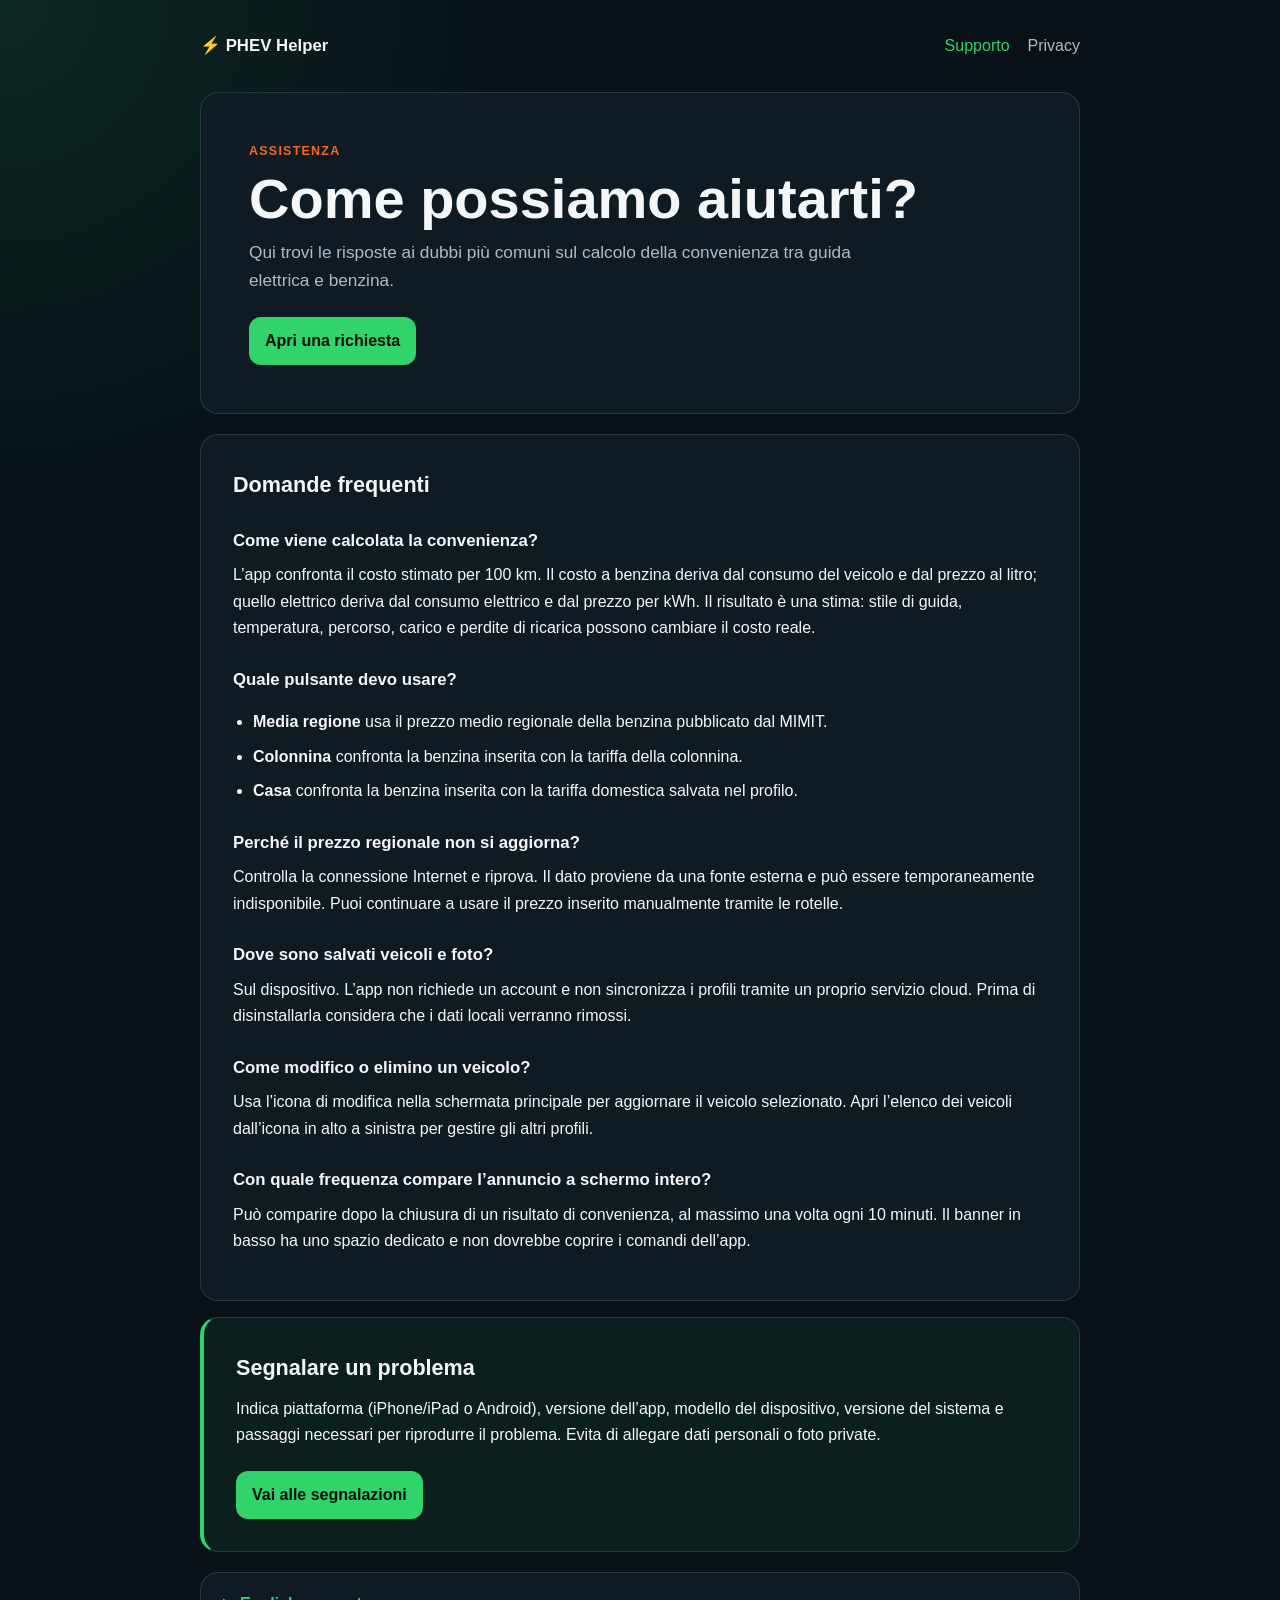
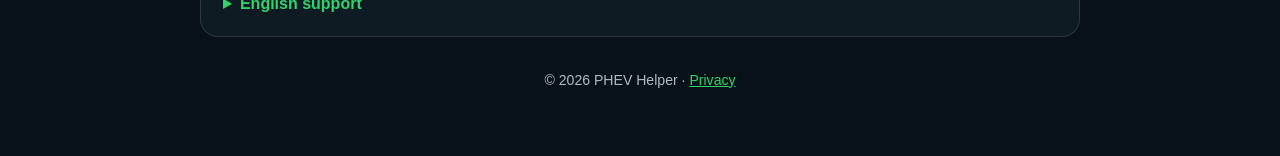
==== support.html @ ddfc056b "First files" ====
<!doctype html>
<html lang="it">
<head>
  <meta charset="utf-8">
  <meta name="viewport" content="width=device-width, initial-scale=1">
  <meta name="description" content="Supporto e domande frequenti per PHEV Helper.">
  <title>Supporto — PHEV Helper</title>
  <link rel="stylesheet" href="styles.css">
</head>
<body>
  <main class="shell">
    <header>
      <a class="brand" href="support.html">⚡ PHEV Helper</a>
      <nav aria-label="Navigazione principale">
        <a href="support.html" aria-current="page">Supporto</a>
        <a href="privacy.html">Privacy</a>
      </nav>
    </header>

    <section class="hero">
      <p class="eyebrow">Assistenza</p>
      <h1>Come possiamo aiutarti?</h1>
      <p class="lead">Qui trovi le risposte ai dubbi più comuni sul calcolo della convenienza tra guida elettrica e benzina.</p>
      <a class="button" href="https://github.com/francescozeppilli/PHEVHelper/issues/new" rel="external">Apri una richiesta</a>
    </section>

    <section class="card">
      <h2>Domande frequenti</h2>

      <h3>Come viene calcolata la convenienza?</h3>
      <p>L’app confronta il costo stimato per 100 km. Il costo a benzina deriva dal consumo del veicolo e dal prezzo al litro; quello elettrico deriva dal consumo elettrico e dal prezzo per kWh. Il risultato è una stima: stile di guida, temperatura, percorso, carico e perdite di ricarica possono cambiare il costo reale.</p>

      <h3>Quale pulsante devo usare?</h3>
      <ul>
        <li><strong>Media regione</strong> usa il prezzo medio regionale della benzina pubblicato dal MIMIT.</li>
        <li><strong>Colonnina</strong> confronta la benzina inserita con la tariffa della colonnina.</li>
        <li><strong>Casa</strong> confronta la benzina inserita con la tariffa domestica salvata nel profilo.</li>
      </ul>

      <h3>Perché il prezzo regionale non si aggiorna?</h3>
      <p>Controlla la connessione Internet e riprova. Il dato proviene da una fonte esterna e può essere temporaneamente indisponibile. Puoi continuare a usare il prezzo inserito manualmente tramite le rotelle.</p>

      <h3>Dove sono salvati veicoli e foto?</h3>
      <p>Sul dispositivo. L’app non richiede un account e non sincronizza i profili tramite un proprio servizio cloud. Prima di disinstallarla considera che i dati locali verranno rimossi.</p>

      <h3>Come modifico o elimino un veicolo?</h3>
      <p>Usa l’icona di modifica nella schermata principale per aggiornare il veicolo selezionato. Apri l’elenco dei veicoli dall’icona in alto a sinistra per gestire gli altri profili.</p>

      <h3>Con quale frequenza compare l’annuncio a schermo intero?</h3>
      <p>Può comparire dopo la chiusura di un risultato di convenienza, al massimo una volta ogni 10 minuti. Il banner in basso ha uno spazio dedicato e non dovrebbe coprire i comandi dell’app.</p>
    </section>

    <section class="card notice">
      <h2>Segnalare un problema</h2>
      <p>Indica piattaforma (iPhone/iPad o Android), versione dell’app, modello del dispositivo, versione del sistema e passaggi necessari per riprodurre il problema. Evita di allegare dati personali o foto private.</p>
      <a class="button" href="https://github.com/francescozeppilli/PHEVHelper/issues/new" rel="external">Vai alle segnalazioni</a>
    </section>

    <details>
      <summary>English support</summary>
      <p>PHEV Helper compares estimated fuel and electric costs per 100 km. Choose Region average, Charging station or Home depending on the energy price you want to use.</p>
      <p>If regional pricing does not load, check your Internet connection and try again. Vehicle profiles and optional photos are stored locally and are removed when the app is uninstalled.</p>
      <p>To report an issue, include your platform, app version, device model, operating system version and reproduction steps. Do not post private photos or personal information. <a href="https://github.com/francescozeppilli/PHEVHelper/issues/new">Open a support request</a>.</p>
    </details>

    <footer>© 2026 PHEV Helper · <a href="privacy.html">Privacy</a></footer>
  </main>
</body>
</html>
---- styles.css ----
:root {
  color-scheme: dark;
  --background: #081118;
  --surface: #111d25;
  --surface-soft: #172630;
  --text: #f4f7f8;
  --muted: #aebbc2;
  --green: #31d36b;
  --orange: #f26a21;
  --border: rgba(255, 255, 255, 0.12);
}

* { box-sizing: border-box; }

html { scroll-behavior: smooth; }

body {
  margin: 0;
  background:
    radial-gradient(circle at top left, rgba(49, 211, 107, 0.12), transparent 32rem),
    var(--background);
  color: var(--text);
  font-family: -apple-system, BlinkMacSystemFont, "Segoe UI", sans-serif;
  line-height: 1.65;
}

a { color: var(--green); }
a:hover { color: #7bec9c; }

.shell {
  width: min(880px, calc(100% - 32px));
  margin: 0 auto;
  padding: 32px 0 64px;
}

header {
  display: flex;
  align-items: center;
  justify-content: space-between;
  gap: 20px;
  margin-bottom: 32px;
}

.brand {
  color: var(--text);
  font-size: 1.05rem;
  font-weight: 750;
  text-decoration: none;
}

nav { display: flex; gap: 18px; }
nav a { color: var(--muted); text-decoration: none; }
nav a[aria-current="page"] { color: var(--green); }

.hero,
.card,
details {
  border: 1px solid var(--border);
  background: rgba(17, 29, 37, 0.92);
  border-radius: 18px;
}

.hero {
  padding: clamp(24px, 6vw, 48px);
  margin-bottom: 20px;
}

.eyebrow {
  margin: 0 0 8px;
  color: var(--orange);
  font-size: 0.78rem;
  font-weight: 800;
  letter-spacing: 0.1em;
  text-transform: uppercase;
}

h1 {
  margin: 0;
  font-size: clamp(2rem, 7vw, 3.5rem);
  line-height: 1.08;
}

.lead { max-width: 66ch; color: var(--muted); font-size: 1.08rem; }
.updated { margin-bottom: 0; color: var(--muted); font-size: 0.9rem; }

.card { padding: clamp(20px, 5vw, 32px); margin-top: 16px; }
h2 { margin: 0 0 10px; font-size: 1.35rem; }
h3 { margin: 24px 0 6px; font-size: 1.05rem; }
p { margin: 8px 0 14px; }
ul { padding-left: 1.25rem; }
li + li { margin-top: 8px; }

.notice {
  border-left: 4px solid var(--green);
  background: rgba(49, 211, 107, 0.08);
}

.button {
  display: inline-block;
  margin-top: 8px;
  padding: 11px 16px;
  border-radius: 12px;
  background: var(--green);
  color: #061009;
  font-weight: 800;
  text-decoration: none;
}

.button:hover { background: #74e695; color: #061009; }

details { padding: 18px 22px; margin-top: 20px; }
summary { cursor: pointer; color: var(--green); font-weight: 750; }

footer {
  margin-top: 32px;
  color: var(--muted);
  font-size: 0.88rem;
  text-align: center;
}

@media (max-width: 560px) {
  header { align-items: flex-start; flex-direction: column; }
  nav { width: 100%; justify-content: space-between; }
}
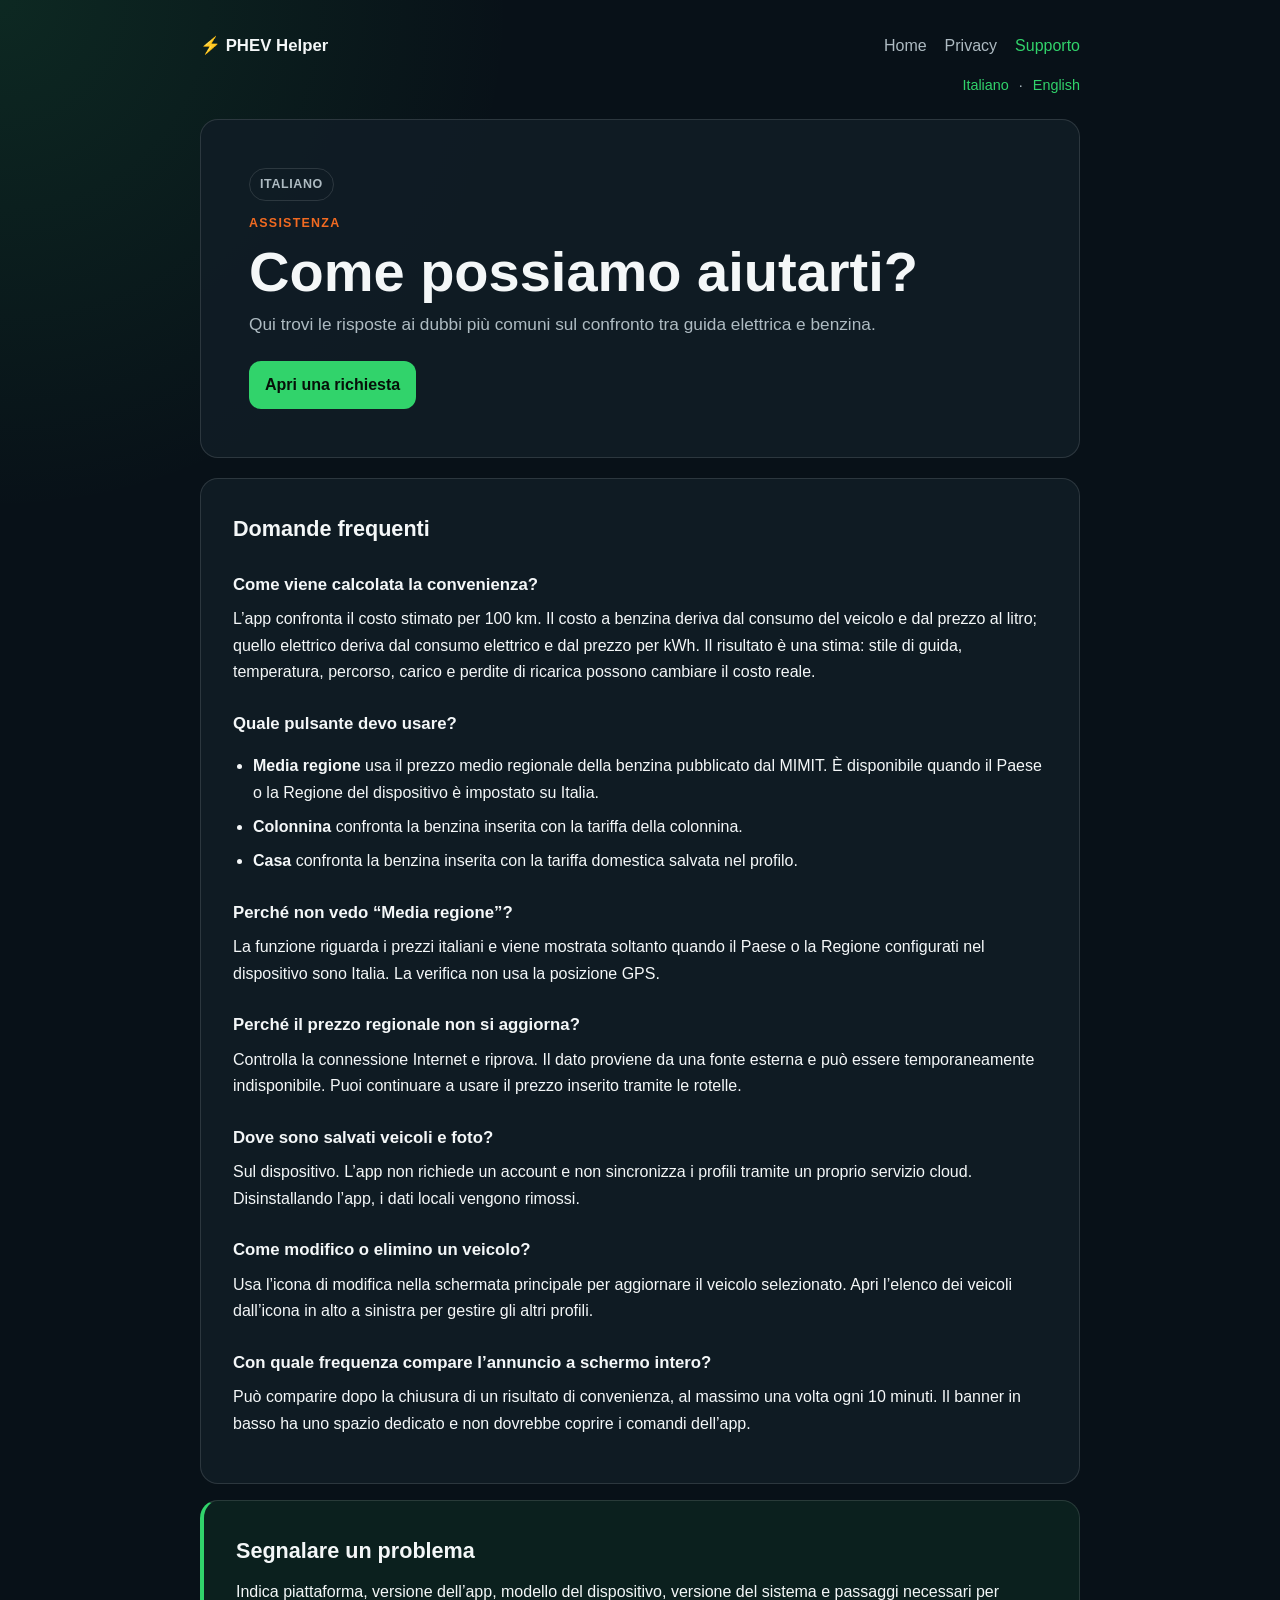
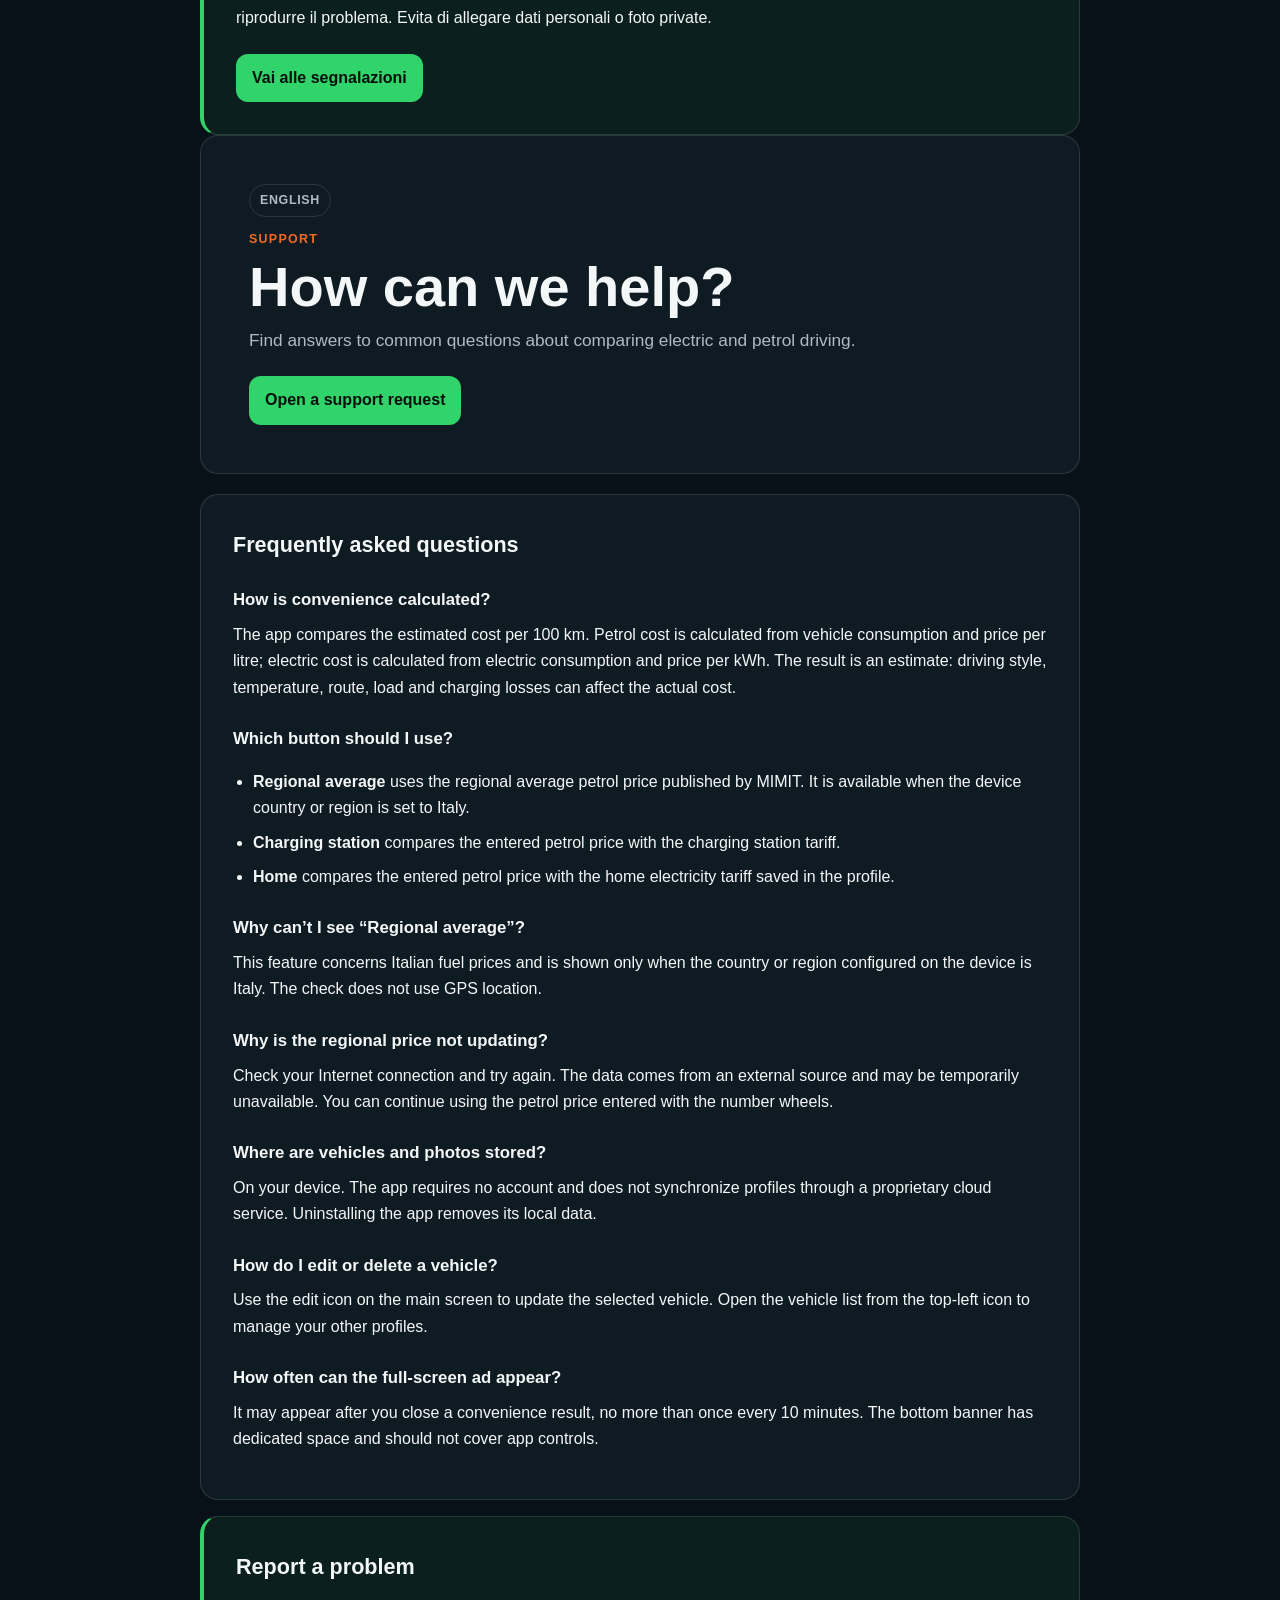
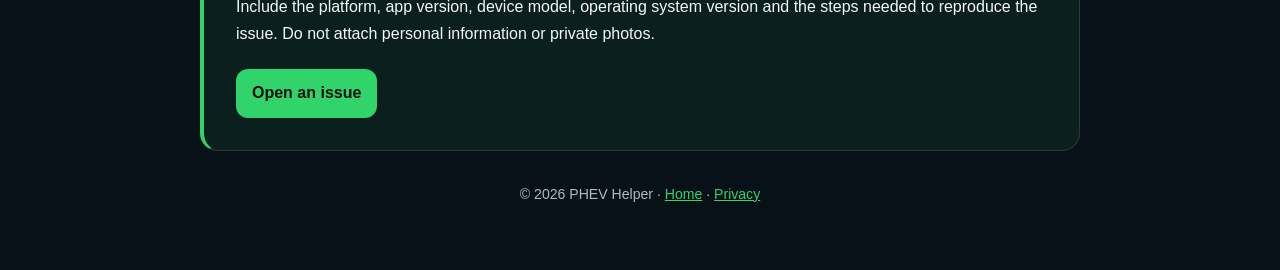
==== commit ad795b22: "Add files via upload" ====
--- a/support.html
+++ b/support.html
@@ -3,67 +3,95 @@
 <head>
   <meta charset="utf-8">
   <meta name="viewport" content="width=device-width, initial-scale=1">
-  <meta name="description" content="Supporto e domande frequenti per PHEV Helper.">
+  <meta name="description" content="Supporto e domande frequenti per PHEV Helper in italiano e inglese.">
   <title>Supporto — PHEV Helper</title>
   <link rel="stylesheet" href="styles.css">
 </head>
 <body>
   <main class="shell">
     <header>
-      <a class="brand" href="support.html">⚡ PHEV Helper</a>
+      <a class="brand" href="index.html">⚡ PHEV Helper</a>
       <nav aria-label="Navigazione principale">
+        <a href="index.html">Home</a>
+        <a href="privacy.html">Privacy</a>
         <a href="support.html" aria-current="page">Supporto</a>
-        <a href="privacy.html">Privacy</a>
       </nav>
     </header>
+    <div class="language-nav" aria-label="Lingue"><a href="#it">Italiano</a><span>·</span><a href="#en">English</a></div>
 
-    <section class="hero">
+    <section class="hero language-section" id="it" lang="it">
+      <span class="language-label">Italiano</span>
       <p class="eyebrow">Assistenza</p>
       <h1>Come possiamo aiutarti?</h1>
-      <p class="lead">Qui trovi le risposte ai dubbi più comuni sul calcolo della convenienza tra guida elettrica e benzina.</p>
+      <p class="lead">Qui trovi le risposte ai dubbi più comuni sul confronto tra guida elettrica e benzina.</p>
       <a class="button" href="https://github.com/francescozeppilli/PHEVHelper/issues/new" rel="external">Apri una richiesta</a>
     </section>
 
-    <section class="card">
+    <section class="card" lang="it">
       <h2>Domande frequenti</h2>
-
       <h3>Come viene calcolata la convenienza?</h3>
       <p>L’app confronta il costo stimato per 100 km. Il costo a benzina deriva dal consumo del veicolo e dal prezzo al litro; quello elettrico deriva dal consumo elettrico e dal prezzo per kWh. Il risultato è una stima: stile di guida, temperatura, percorso, carico e perdite di ricarica possono cambiare il costo reale.</p>
-
       <h3>Quale pulsante devo usare?</h3>
       <ul>
-        <li><strong>Media regione</strong> usa il prezzo medio regionale della benzina pubblicato dal MIMIT.</li>
+        <li><strong>Media regione</strong> usa il prezzo medio regionale della benzina pubblicato dal MIMIT. È disponibile quando il Paese o la Regione del dispositivo è impostato su Italia.</li>
         <li><strong>Colonnina</strong> confronta la benzina inserita con la tariffa della colonnina.</li>
         <li><strong>Casa</strong> confronta la benzina inserita con la tariffa domestica salvata nel profilo.</li>
       </ul>
-
+      <h3>Perché non vedo “Media regione”?</h3>
+      <p>La funzione riguarda i prezzi italiani e viene mostrata soltanto quando il Paese o la Regione configurati nel dispositivo sono Italia. La verifica non usa la posizione GPS.</p>
       <h3>Perché il prezzo regionale non si aggiorna?</h3>
-      <p>Controlla la connessione Internet e riprova. Il dato proviene da una fonte esterna e può essere temporaneamente indisponibile. Puoi continuare a usare il prezzo inserito manualmente tramite le rotelle.</p>
-
+      <p>Controlla la connessione Internet e riprova. Il dato proviene da una fonte esterna e può essere temporaneamente indisponibile. Puoi continuare a usare il prezzo inserito tramite le rotelle.</p>
       <h3>Dove sono salvati veicoli e foto?</h3>
-      <p>Sul dispositivo. L’app non richiede un account e non sincronizza i profili tramite un proprio servizio cloud. Prima di disinstallarla considera che i dati locali verranno rimossi.</p>
-
+      <p>Sul dispositivo. L’app non richiede un account e non sincronizza i profili tramite un proprio servizio cloud. Disinstallando l’app, i dati locali vengono rimossi.</p>
       <h3>Come modifico o elimino un veicolo?</h3>
       <p>Usa l’icona di modifica nella schermata principale per aggiornare il veicolo selezionato. Apri l’elenco dei veicoli dall’icona in alto a sinistra per gestire gli altri profili.</p>
-
       <h3>Con quale frequenza compare l’annuncio a schermo intero?</h3>
       <p>Può comparire dopo la chiusura di un risultato di convenienza, al massimo una volta ogni 10 minuti. Il banner in basso ha uno spazio dedicato e non dovrebbe coprire i comandi dell’app.</p>
     </section>
 
-    <section class="card notice">
+    <section class="card notice" lang="it">
       <h2>Segnalare un problema</h2>
-      <p>Indica piattaforma (iPhone/iPad o Android), versione dell’app, modello del dispositivo, versione del sistema e passaggi necessari per riprodurre il problema. Evita di allegare dati personali o foto private.</p>
+      <p>Indica piattaforma, versione dell’app, modello del dispositivo, versione del sistema e passaggi necessari per riprodurre il problema. Evita di allegare dati personali o foto private.</p>
       <a class="button" href="https://github.com/francescozeppilli/PHEVHelper/issues/new" rel="external">Vai alle segnalazioni</a>
     </section>
 
-    <details>
-      <summary>English support</summary>
-      <p>PHEV Helper compares estimated fuel and electric costs per 100 km. Choose Region average, Charging station or Home depending on the energy price you want to use.</p>
-      <p>If regional pricing does not load, check your Internet connection and try again. Vehicle profiles and optional photos are stored locally and are removed when the app is uninstalled.</p>
-      <p>To report an issue, include your platform, app version, device model, operating system version and reproduction steps. Do not post private photos or personal information. <a href="https://github.com/francescozeppilli/PHEVHelper/issues/new">Open a support request</a>.</p>
-    </details>
+    <section class="hero language-section" id="en" lang="en">
+      <span class="language-label">English</span>
+      <p class="eyebrow">Support</p>
+      <h1>How can we help?</h1>
+      <p class="lead">Find answers to common questions about comparing electric and petrol driving.</p>
+      <a class="button" href="https://github.com/francescozeppilli/PHEVHelper/issues/new" rel="external">Open a support request</a>
+    </section>
 
-    <footer>© 2026 PHEV Helper · <a href="privacy.html">Privacy</a></footer>
+    <section class="card" lang="en">
+      <h2>Frequently asked questions</h2>
+      <h3>How is convenience calculated?</h3>
+      <p>The app compares the estimated cost per 100 km. Petrol cost is calculated from vehicle consumption and price per litre; electric cost is calculated from electric consumption and price per kWh. The result is an estimate: driving style, temperature, route, load and charging losses can affect the actual cost.</p>
+      <h3>Which button should I use?</h3>
+      <ul>
+        <li><strong>Regional average</strong> uses the regional average petrol price published by MIMIT. It is available when the device country or region is set to Italy.</li>
+        <li><strong>Charging station</strong> compares the entered petrol price with the charging station tariff.</li>
+        <li><strong>Home</strong> compares the entered petrol price with the home electricity tariff saved in the profile.</li>
+      </ul>
+      <h3>Why can’t I see “Regional average”?</h3>
+      <p>This feature concerns Italian fuel prices and is shown only when the country or region configured on the device is Italy. The check does not use GPS location.</p>
+      <h3>Why is the regional price not updating?</h3>
+      <p>Check your Internet connection and try again. The data comes from an external source and may be temporarily unavailable. You can continue using the petrol price entered with the number wheels.</p>
+      <h3>Where are vehicles and photos stored?</h3>
+      <p>On your device. The app requires no account and does not synchronize profiles through a proprietary cloud service. Uninstalling the app removes its local data.</p>
+      <h3>How do I edit or delete a vehicle?</h3>
+      <p>Use the edit icon on the main screen to update the selected vehicle. Open the vehicle list from the top-left icon to manage your other profiles.</p>
+      <h3>How often can the full-screen ad appear?</h3>
+      <p>It may appear after you close a convenience result, no more than once every 10 minutes. The bottom banner has dedicated space and should not cover app controls.</p>
+    </section>
+
+    <section class="card notice" lang="en">
+      <h2>Report a problem</h2>
+      <p>Include the platform, app version, device model, operating system version and the steps needed to reproduce the issue. Do not attach personal information or private photos.</p>
+      <a class="button" href="https://github.com/francescozeppilli/PHEVHelper/issues/new" rel="external">Open an issue</a>
+    </section>
+
+    <footer>© 2026 PHEV Helper · <a href="index.html">Home</a> · <a href="privacy.html">Privacy</a></footer>
   </main>
 </body>
 </html>
--- a/styles.css
+++ b/styles.css
@@ -52,6 +52,17 @@
 nav a { color: var(--muted); text-decoration: none; }
 nav a[aria-current="page"] { color: var(--green); }
 
+.language-nav {
+  display: flex;
+  justify-content: flex-end;
+  gap: 10px;
+  margin: -18px 0 22px;
+  color: var(--muted);
+  font-size: 0.9rem;
+}
+
+.language-nav a { text-decoration: none; }
+
 .hero,
 .card,
 details {
@@ -83,6 +94,13 @@
 .lead { max-width: 66ch; color: var(--muted); font-size: 1.08rem; }
 .updated { margin-bottom: 0; color: var(--muted); font-size: 0.9rem; }
 
+.actions {
+  display: flex;
+  flex-wrap: wrap;
+  gap: 10px;
+  margin-top: 20px;
+}
+
 .card { padding: clamp(20px, 5vw, 32px); margin-top: 16px; }
 h2 { margin: 0 0 10px; font-size: 1.35rem; }
 h3 { margin: 24px 0 6px; font-size: 1.05rem; }
@@ -94,6 +112,76 @@
   border-left: 4px solid var(--green);
   background: rgba(49, 211, 107, 0.08);
 }
+
+.language-section { scroll-margin-top: 20px; }
+.language-section + .language-section { margin-top: 38px; }
+
+.language-label {
+  display: inline-block;
+  margin-bottom: 12px;
+  padding: 5px 10px;
+  border: 1px solid var(--border);
+  border-radius: 999px;
+  color: var(--muted);
+  font-size: 0.78rem;
+  font-weight: 750;
+  letter-spacing: 0.05em;
+  text-transform: uppercase;
+}
+
+.feature-grid {
+  display: grid;
+  grid-template-columns: repeat(3, minmax(0, 1fr));
+  gap: 14px;
+  margin-top: 18px;
+}
+
+.feature {
+  padding: 20px;
+  border: 1px solid var(--border);
+  border-radius: 15px;
+  background: var(--surface-soft);
+}
+
+.feature-icon { font-size: 1.6rem; }
+.feature h3 { margin-top: 10px; }
+
+.steps {
+  margin: 18px 0 0;
+  padding: 0;
+  list-style: none;
+  counter-reset: steps;
+}
+
+.steps li {
+  position: relative;
+  min-height: 42px;
+  padding-left: 48px;
+  counter-increment: steps;
+}
+
+.steps li::before {
+  position: absolute;
+  left: 0;
+  top: 0;
+  display: grid;
+  width: 32px;
+  height: 32px;
+  place-items: center;
+  border-radius: 50%;
+  background: rgba(49, 211, 107, 0.15);
+  color: var(--green);
+  content: counter(steps);
+  font-weight: 800;
+}
+
+.secondary-button {
+  border: 1px solid var(--border);
+  background: transparent;
+  color: var(--text);
+}
+
+.secondary-button:hover { background: var(--surface-soft); color: var(--text); }
 
 .button {
   display: inline-block;
@@ -121,4 +209,6 @@
 @media (max-width: 560px) {
   header { align-items: flex-start; flex-direction: column; }
   nav { width: 100%; justify-content: space-between; }
-}
+  .language-nav { justify-content: flex-start; margin-top: -12px; }
+  .feature-grid { grid-template-columns: 1fr; }
+}
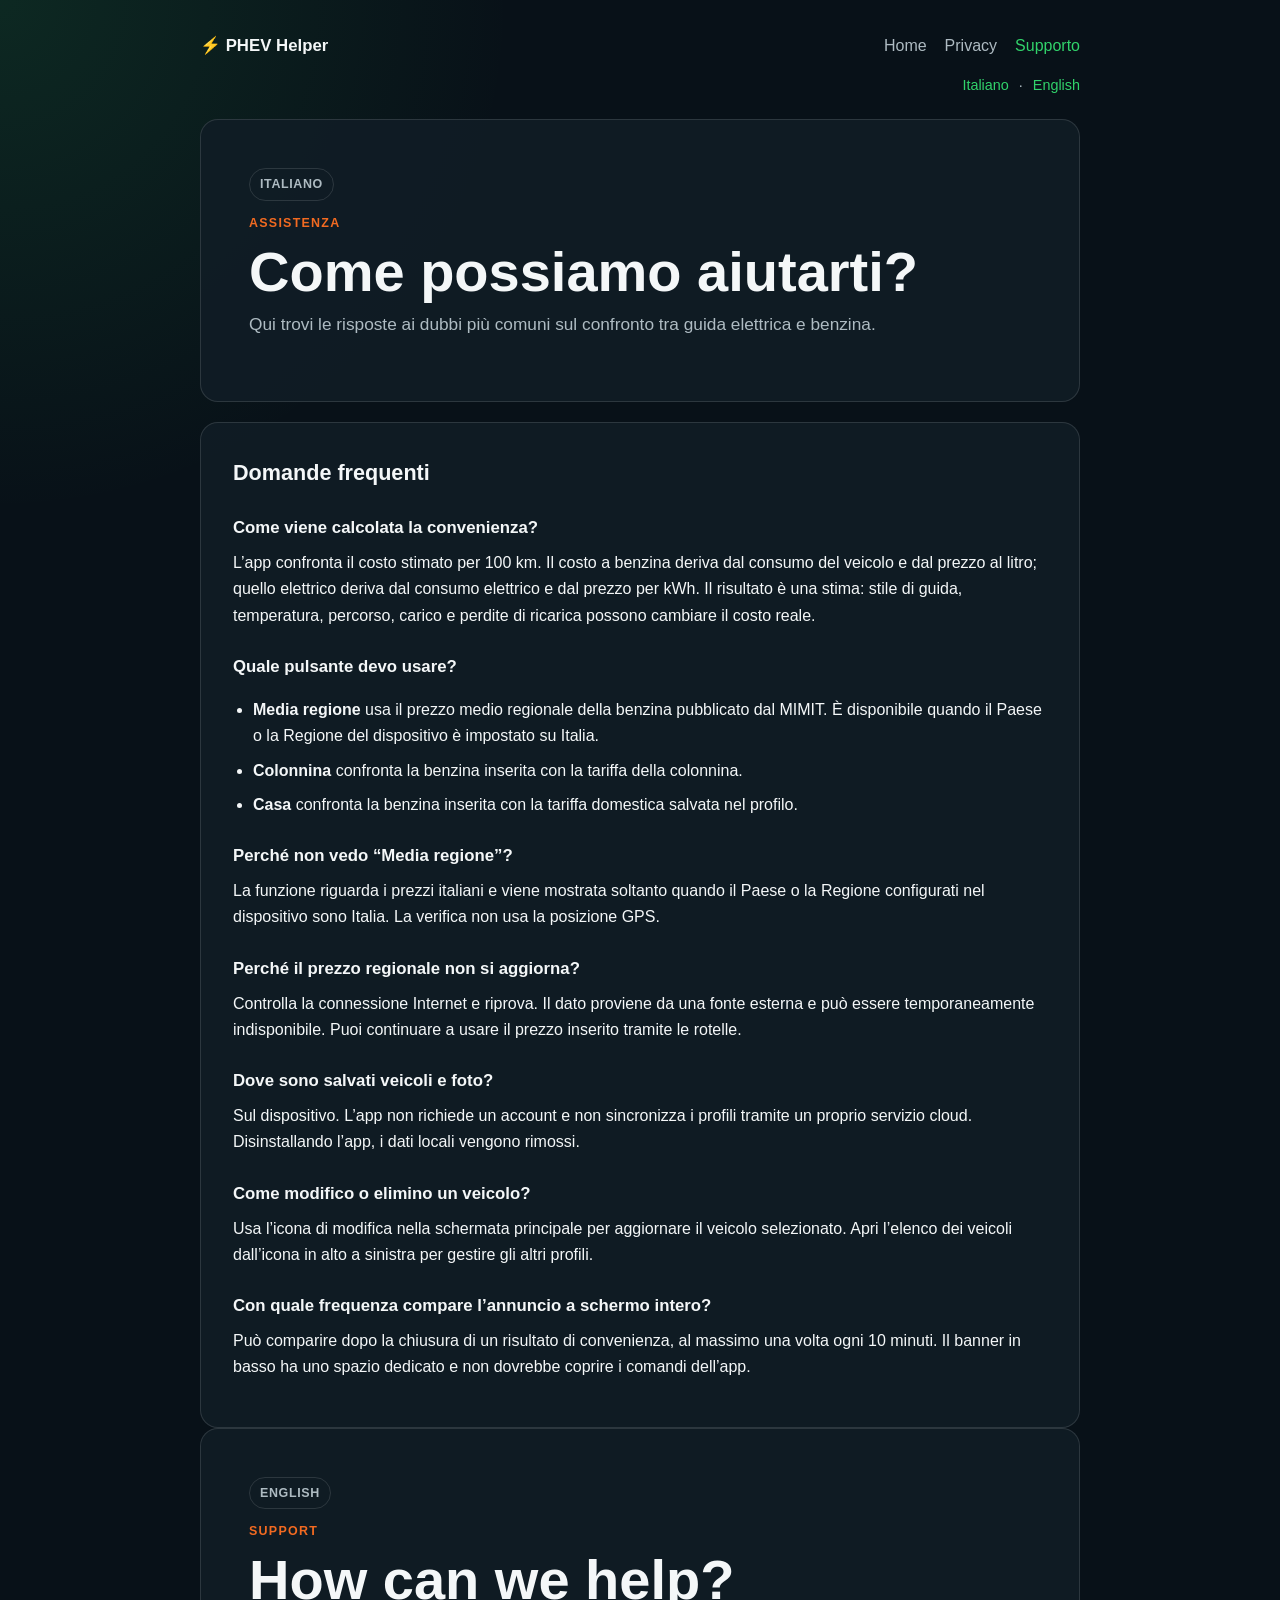
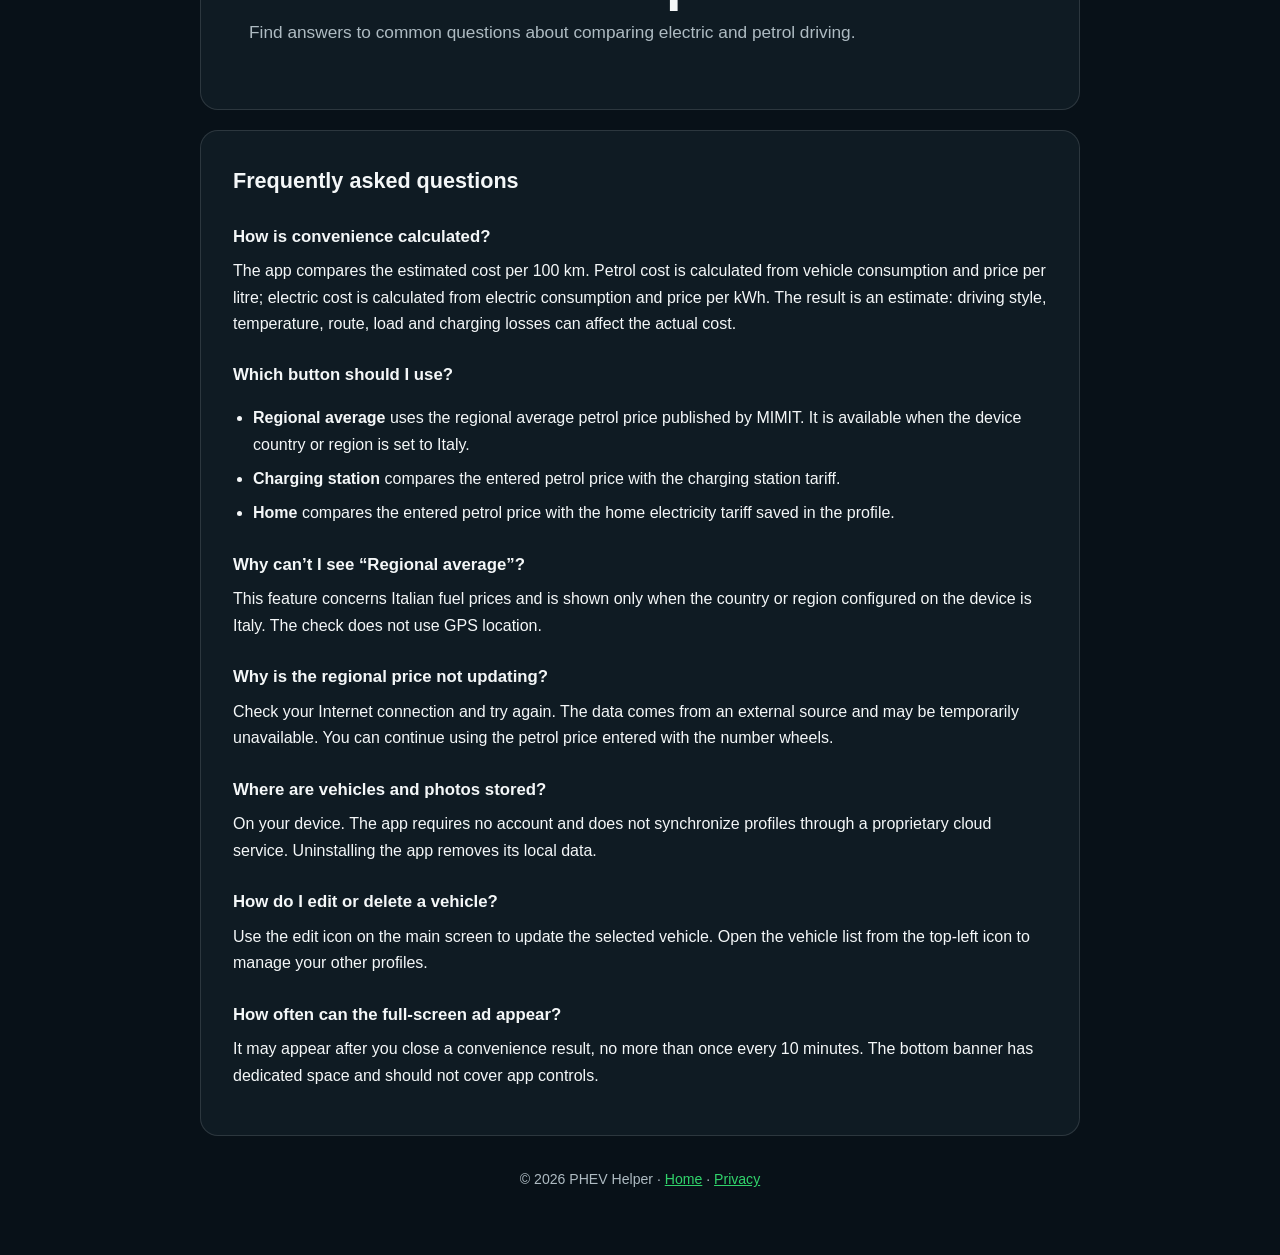
==== commit 1b319560: "Add files via upload" ====
--- a/support.html
+++ b/support.html
@@ -24,7 +24,6 @@
       <p class="eyebrow">Assistenza</p>
       <h1>Come possiamo aiutarti?</h1>
       <p class="lead">Qui trovi le risposte ai dubbi più comuni sul confronto tra guida elettrica e benzina.</p>
-      <a class="button" href="https://github.com/francescozeppilli/PHEVHelper/issues/new" rel="external">Apri una richiesta</a>
     </section>
 
     <section class="card" lang="it">
@@ -49,18 +48,11 @@
       <p>Può comparire dopo la chiusura di un risultato di convenienza, al massimo una volta ogni 10 minuti. Il banner in basso ha uno spazio dedicato e non dovrebbe coprire i comandi dell’app.</p>
     </section>
 
-    <section class="card notice" lang="it">
-      <h2>Segnalare un problema</h2>
-      <p>Indica piattaforma, versione dell’app, modello del dispositivo, versione del sistema e passaggi necessari per riprodurre il problema. Evita di allegare dati personali o foto private.</p>
-      <a class="button" href="https://github.com/francescozeppilli/PHEVHelper/issues/new" rel="external">Vai alle segnalazioni</a>
-    </section>
-
     <section class="hero language-section" id="en" lang="en">
       <span class="language-label">English</span>
       <p class="eyebrow">Support</p>
       <h1>How can we help?</h1>
       <p class="lead">Find answers to common questions about comparing electric and petrol driving.</p>
-      <a class="button" href="https://github.com/francescozeppilli/PHEVHelper/issues/new" rel="external">Open a support request</a>
     </section>
 
     <section class="card" lang="en">
@@ -85,12 +77,6 @@
       <p>It may appear after you close a convenience result, no more than once every 10 minutes. The bottom banner has dedicated space and should not cover app controls.</p>
     </section>
 
-    <section class="card notice" lang="en">
-      <h2>Report a problem</h2>
-      <p>Include the platform, app version, device model, operating system version and the steps needed to reproduce the issue. Do not attach personal information or private photos.</p>
-      <a class="button" href="https://github.com/francescozeppilli/PHEVHelper/issues/new" rel="external">Open an issue</a>
-    </section>
-
     <footer>© 2026 PHEV Helper · <a href="index.html">Home</a> · <a href="privacy.html">Privacy</a></footer>
   </main>
 </body>
